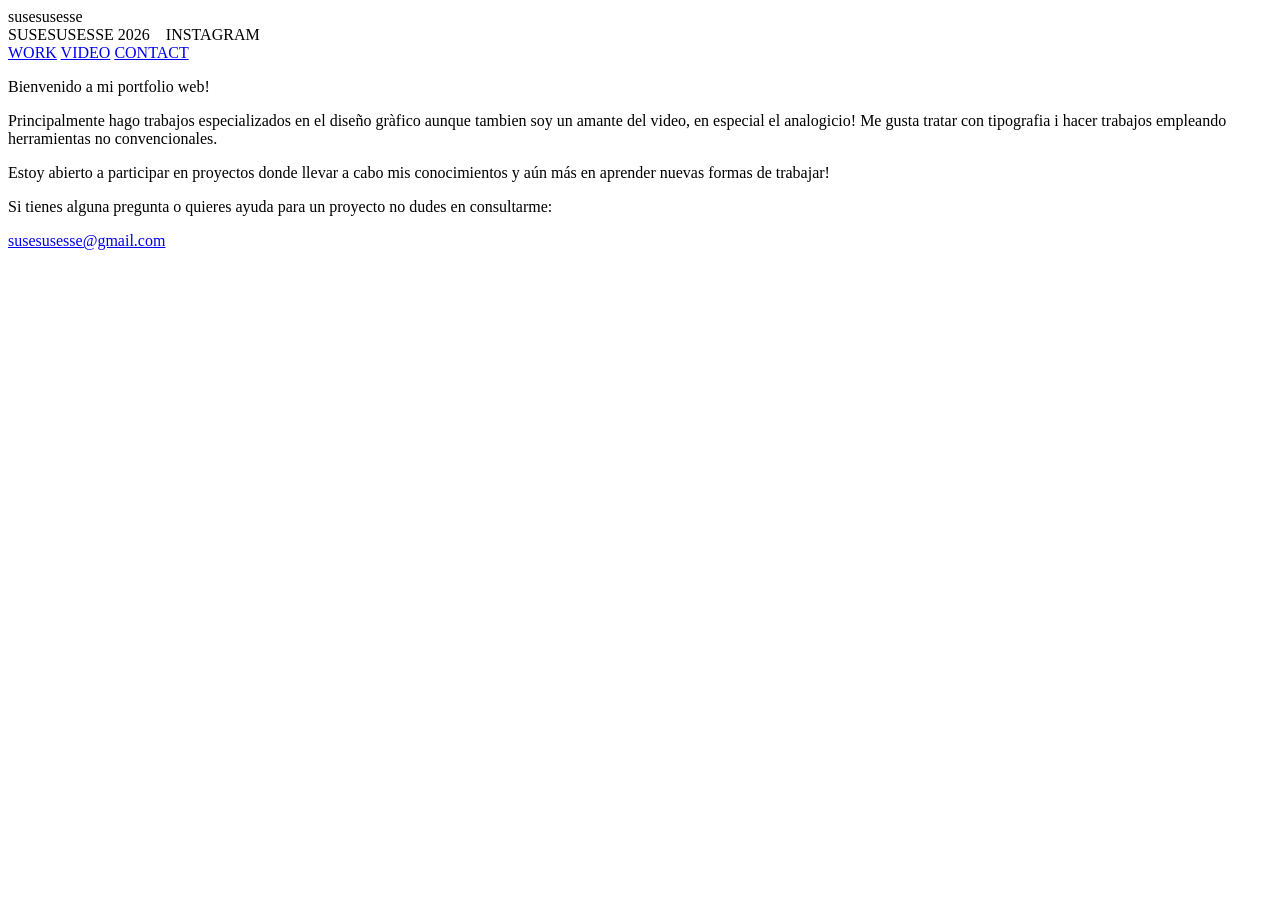
==== index.html @ a0881029 "Create index.html" ====
<!DOCTYPE html>
<html lang="es">
<head>
    <meta charset="UTF-8">
    <meta name="viewport" content="width=device-width, initial-scale=1.0">
    <title>SUSESUSESSE Portfolio</title>
    <link rel="preconnect" href="https://fonts.googleapis.com">
    <link rel="preconnect" href="https://fonts.gstatic.com" crossorigin>
    <link href="https://fonts.googleapis.com/css2?family=Archivo:wght@300;400&display=swap" rel="stylesheet">
    
    <link rel="stylesheet" href="style.css">
</head>
<body>

    <header>
        <div class="logo">susesusesse</div>
        <div class="meta-info">SUSESUSESSE 2026 &nbsp;&nbsp; INSTAGRAM</div>
    </header>

    <main class="grid-container">
        
        <nav class="big-menu">
            <a href="#" class="menu-item">WORK</a>
            <a href="#" class="menu-item">VIDEO</a>
            <a href="#" class="menu-item">CONTACT</a>
        </nav>

        <aside class="bio-container">
            <p class="intro">Bienvenido a mi portfolio web!</p>
            
            <p>Principalmente hago trabajos especializados en el diseño gràfico aunque tambien soy un amante del video, en especial el analogicio! Me gusta tratar con tipografia i hacer trabajos empleando herramientas no convencionales.</p>
            
            <p>Estoy abierto a participar en proyectos donde llevar a cabo mis conocimientos y aún más en aprender nuevas formas de trabajar!</p>
            
            <div class="contact-footer">
                <p>Si tienes alguna pregunta o quieres ayuda para un proyecto no dudes en consultarme:</p>
                <a href="mailto:susesusesse@gmail.com" class="email-link">susesusesse@gmail.com</a>
            </div>
        </aside>

    </main>

    <script src="script.js"></script>
</body>
</html>
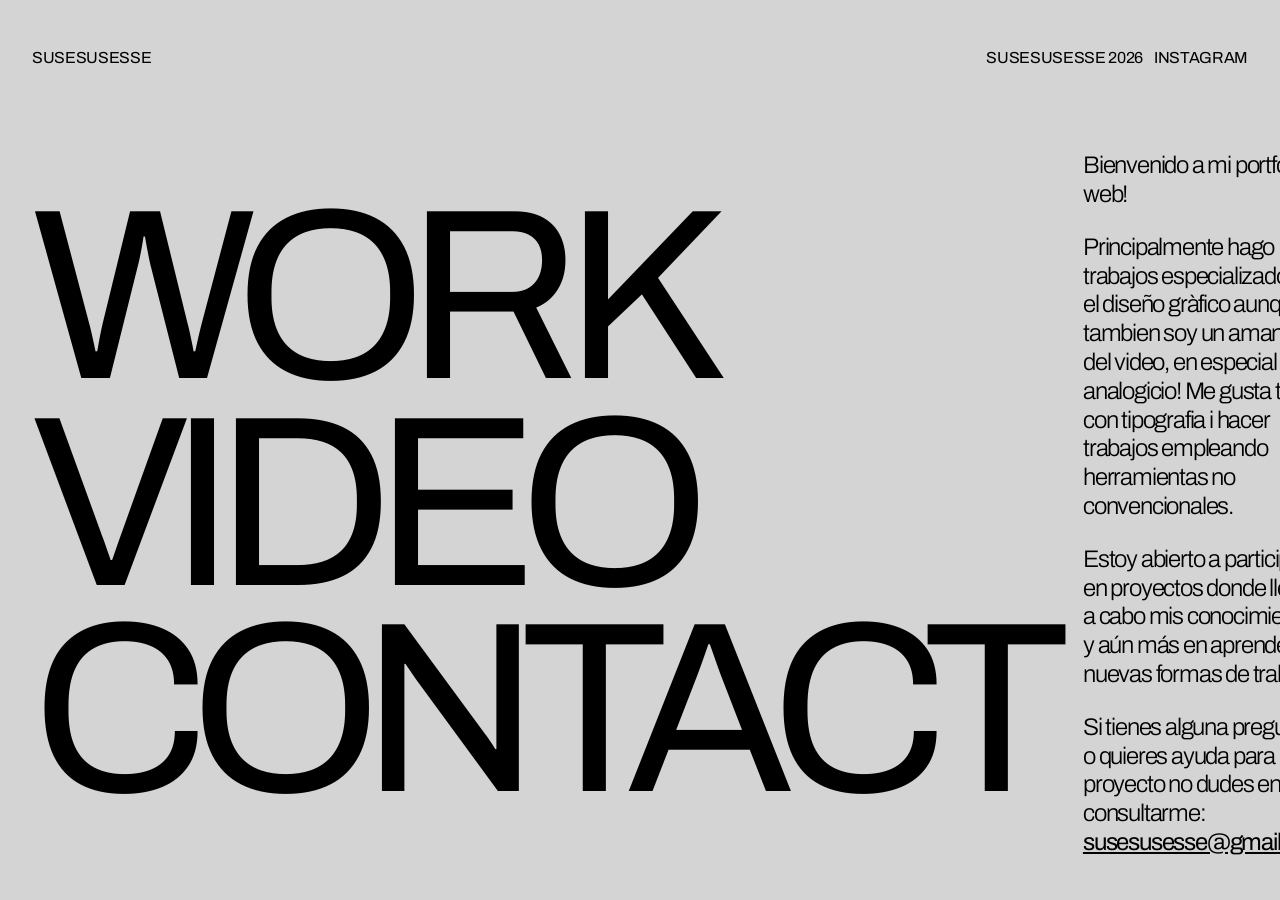
==== commit 92f0b445: "Update index.html" ====
--- a/index.html
+++ b/index.html
@@ -12,6 +12,12 @@
 </head>
 <body>
 
+    <div class="noise-overlay"></div>
+
+    <div class="cursor-image-container">
+        <img src="" alt="" id="floating-image">
+    </div>
+
     <header>
         <div class="logo">susesusesse</div>
         <div class="meta-info">SUSESUSESSE 2026 &nbsp;&nbsp; INSTAGRAM</div>
@@ -20,9 +26,9 @@
     <main class="grid-container">
         
         <nav class="big-menu">
-            <a href="#" class="menu-item">WORK</a>
-            <a href="#" class="menu-item">VIDEO</a>
-            <a href="#" class="menu-item">CONTACT</a>
+            <a href="#" class="menu-item" data-image="https://images.unsplash.com/photo-1544256718-3bcf237f3974?q=80&w=1000&auto=format&fit=crop">WORK</a>
+            <a href="#" class="menu-item" data-image="https://images.unsplash.com/photo-1492691527719-9d1e07e534b4?q=80&w=1000&auto=format&fit=crop">VIDEO</a>
+            <a href="#" class="menu-item" data-image="https://images.unsplash.com/photo-1596524430615-b46476ddff6e?q=80&w=1000&auto=format&fit=crop">CONTACT</a>
         </nav>
 
         <aside class="bio-container">
@@ -39,7 +45,3 @@
         </aside>
 
     </main>
-
-    <script src="script.js"></script>
-</body>
-</html>
--- a/style.css
+++ b/style.css
@@ -0,0 +1,92 @@
+/* Reset básico para quitar márgenes por defecto */
+* {
+    margin: 0;
+    padding: 0;
+    box-sizing: border-box;
+}
+
+body {
+    background-color: #D4D4D4; /* Color exacto de la referencia */
+    color: #000000;
+    font-family: 'Archivo', sans-serif;
+    height: 100vh; /* Ocupar toda la altura */
+    overflow: hidden; /* Evitar scroll si queremos que quede fijo como un póster */
+    padding: 2rem; /* Margen alrededor de toda la web */
+}
+
+/* --- HEADER --- */
+header {
+    display: flex;
+    justify-content: space-between;
+    font-weight: 400; /* Regular */
+    font-size: 1rem; 
+    text-transform: uppercase;
+    margin-bottom: 2rem;
+    letter-spacing: -0.02em;
+    height: 30px; /* Altura fija para el cálculo del grid */
+}
+
+/* --- LAYOUT PRINCIPAL (GRID) --- */
+.grid-container {
+    display: grid;
+    grid-template-columns: 2fr 1fr; /* La columna izquierda ocupa el doble que la derecha */
+    /* Calculamos la altura restante: 100% menos el header y los paddings */
+    height: calc(100vh - 4rem - 50px); 
+    align-items: center; /* Centrar verticalmente todo el bloque */
+}
+
+/* --- MENÚ GIGANTE (IZQUIERDA) --- */
+.big-menu {
+    display: flex;
+    flex-direction: column;
+    justify-content: center;
+    line-height: 0.85; /* Altura de línea ajustada para que queden pegados */
+    height: 100%;
+}
+
+.menu-item {
+    text-decoration: none;
+    color: #000000;
+    font-weight: 400; /* Regular */
+    
+    /* --- CAMBIO PRINCIPAL AQUÍ --- */
+    /* Antes era 21vw (ancho). Ahora usamos 27vh (alto).
+       Esto asegura que las 3 líneas quepan verticalmente. */
+    font-size: 27vh; 
+    
+    letter-spacing: -0.08em; /* -8% según tu foto */
+    transition: transform 0.3s ease; /* Suavizado para el efecto zoom */
+    display: block;
+    transform-origin: left center; /* El zoom crece hacia la derecha */
+}
+
+/* Efecto Hover (Zoom) */
+.menu-item:hover {
+    transform: scale(1.05); /* Pequeño zoom del 5% */
+}
+
+/* --- BIO (DERECHA) --- */
+.bio-container {
+    display: flex;
+    flex-direction: column;
+    gap: 1.5rem; /* Espacio entre párrafos */
+    font-weight: 300; /* Light (según tu foto) */
+    font-size: 24px; /* Tamaño 24 según tu foto */
+    letter-spacing: -0.05em; /* -5% según tu foto */
+    line-height: 1.2;
+    
+    /* Alineación */
+    justify-content: center;
+    padding-left: 2rem;
+    height: 100%;
+}
+
+.bio-container p {
+    max-width: 500px; /* Un poco más ancho para compensar */
+}
+
+.email-link {
+    color: #000000;
+    text-decoration: underline;
+    font-weight: 400;
+}
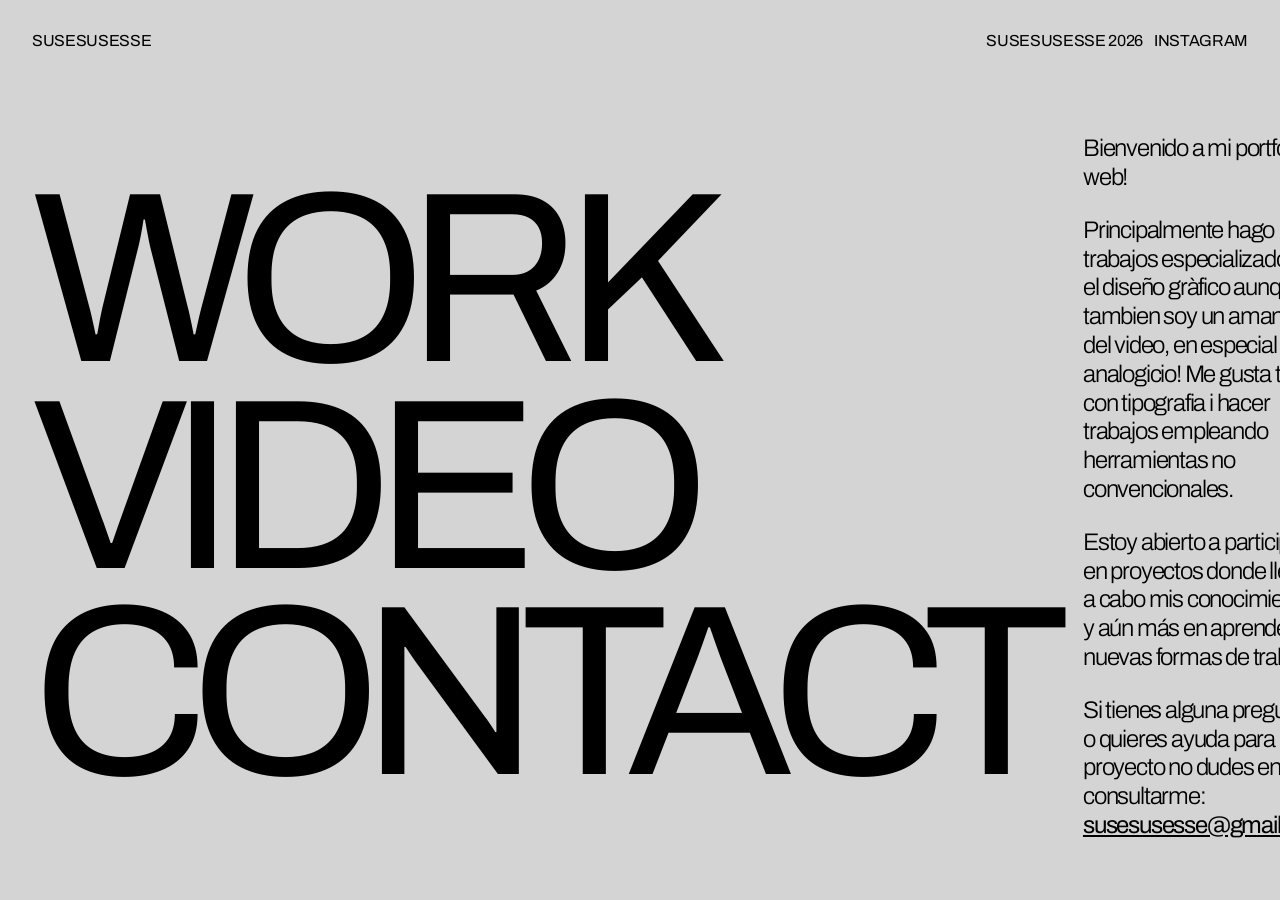
==== commit 554a6d44: "Update index.html" ====
--- a/index.html
+++ b/index.html
@@ -12,12 +12,6 @@
 </head>
 <body>
 
-    <div class="noise-overlay"></div>
-
-    <div class="cursor-image-container">
-        <img src="" alt="" id="floating-image">
-    </div>
-
     <header>
         <div class="logo">susesusesse</div>
         <div class="meta-info">SUSESUSESSE 2026 &nbsp;&nbsp; INSTAGRAM</div>
@@ -26,9 +20,9 @@
     <main class="grid-container">
         
         <nav class="big-menu">
-            <a href="#" class="menu-item" data-image="https://images.unsplash.com/photo-1544256718-3bcf237f3974?q=80&w=1000&auto=format&fit=crop">WORK</a>
-            <a href="#" class="menu-item" data-image="https://images.unsplash.com/photo-1492691527719-9d1e07e534b4?q=80&w=1000&auto=format&fit=crop">VIDEO</a>
-            <a href="#" class="menu-item" data-image="https://images.unsplash.com/photo-1596524430615-b46476ddff6e?q=80&w=1000&auto=format&fit=crop">CONTACT</a>
+            <a href="#" class="menu-item">WORK</a>
+            <a href="#" class="menu-item">VIDEO</a>
+            <a href="#" class="menu-item">CONTACT</a>
         </nav>
 
         <aside class="bio-container">
@@ -45,3 +39,7 @@
         </aside>
 
     </main>
+
+    <script src="script.js"></script>
+</body>
+</html>
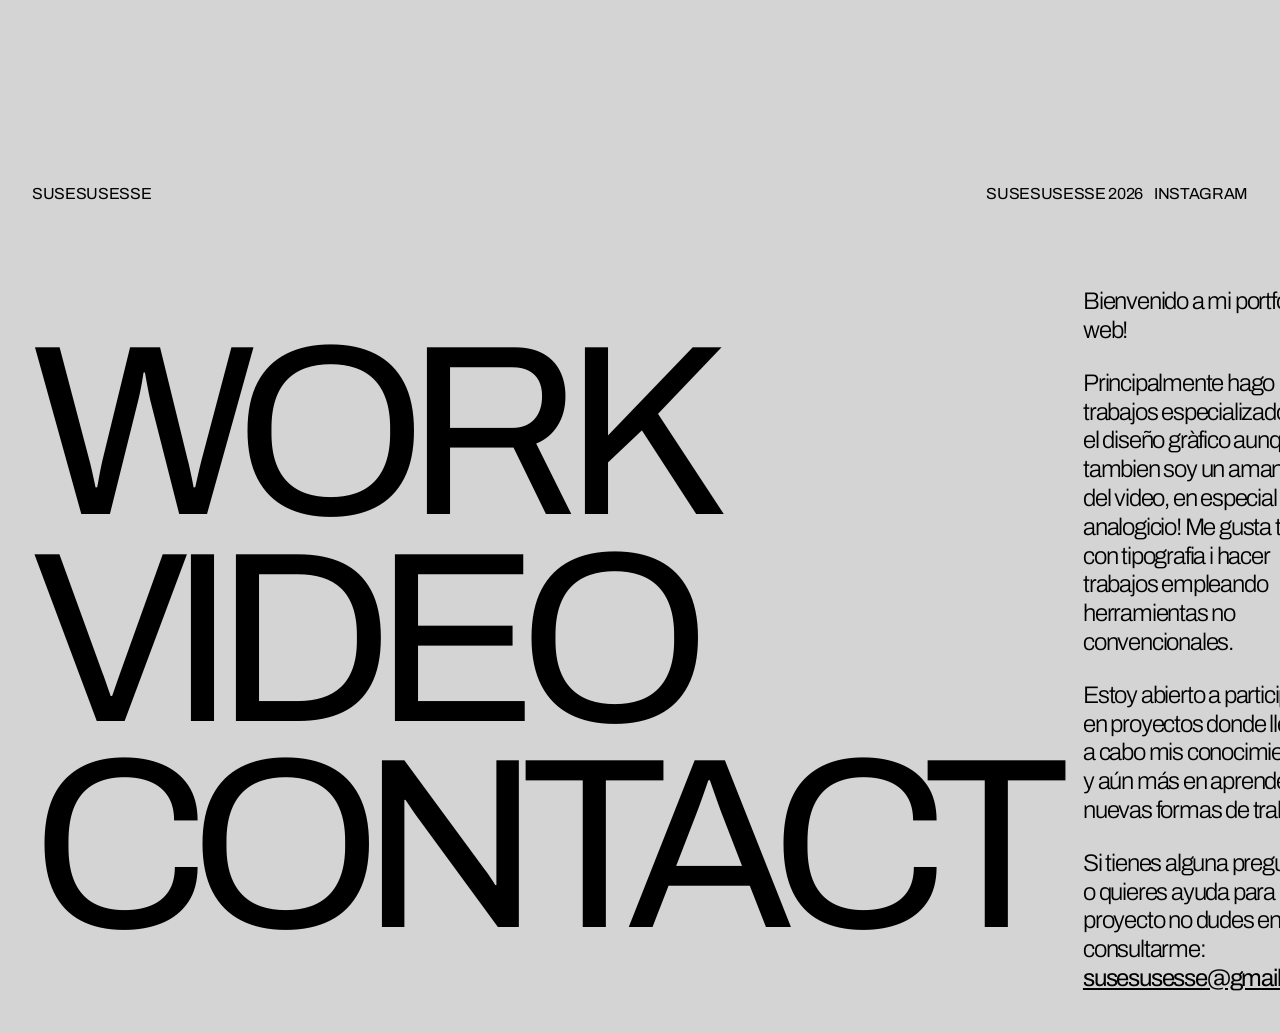
==== commit 0a55e0e0: "Update index.html" ====
--- a/index.html
+++ b/index.html
@@ -6,38 +6,42 @@
     <title>SUSESUSESSE Portfolio</title>
     <link rel="preconnect" href="https://fonts.googleapis.com">
     <link rel="preconnect" href="https://fonts.gstatic.com" crossorigin>
-    <link href="https://fonts.googleapis.com/css2?family=Archivo:wght@300;400&display=swap" rel="stylesheet">
-    
+    <link href="https://fonts.googleapis.com/css2?family=Archivo:wght@300;400;500;600&display=swap" rel="stylesheet">
     <link rel="stylesheet" href="style.css">
 </head>
 <body>
 
+    <div class="noise-overlay"></div>
+
+    <div class="cursor-image-container">
+        <img src="" alt="" id="floating-image">
+        <video src="" loop muted playsinline id="floating-video"></video>
+    </div>
+
     <header>
-        <div class="logo">susesusesse</div>
-        <div class="meta-info">SUSESUSESSE 2026 &nbsp;&nbsp; INSTAGRAM</div>
+        <div class="logo"><a href="index.html" style="color:inherit; text-decoration:none;">susesusesse</a></div>
+        <div class="meta-info">
+            SUSESUSESSE 2026 &nbsp;&nbsp; 
+            <a href="https://www.instagram.com/acanamero_/" target="_blank" style="color: inherit; text-decoration: none;">INSTAGRAM</a>
+        </div>
     </header>
 
     <main class="grid-container">
-        
         <nav class="big-menu">
-            <a href="#" class="menu-item">WORK</a>
-            <a href="#" class="menu-item">VIDEO</a>
-            <a href="#" class="menu-item">CONTACT</a>
+            <a href="#" class="menu-item" id="work-link" data-src="tsukareta.jpg">WORK</a>
+            <a href="#" class="menu-item" data-src="videojapon.mp4">VIDEO</a>
+            <a href="contact.html" class="menu-item" data-src="">CONTACT</a>
         </nav>
 
         <aside class="bio-container">
             <p class="intro">Bienvenido a mi portfolio web!</p>
-            
             <p>Principalmente hago trabajos especializados en el diseño gràfico aunque tambien soy un amante del video, en especial el analogicio! Me gusta tratar con tipografia i hacer trabajos empleando herramientas no convencionales.</p>
-            
             <p>Estoy abierto a participar en proyectos donde llevar a cabo mis conocimientos y aún más en aprender nuevas formas de trabajar!</p>
-            
             <div class="contact-footer">
                 <p>Si tienes alguna pregunta o quieres ayuda para un proyecto no dudes en consultarme:</p>
                 <a href="mailto:susesusesse@gmail.com" class="email-link">susesusesse@gmail.com</a>
             </div>
         </aside>
-
     </main>
 
     <script src="script.js"></script>
